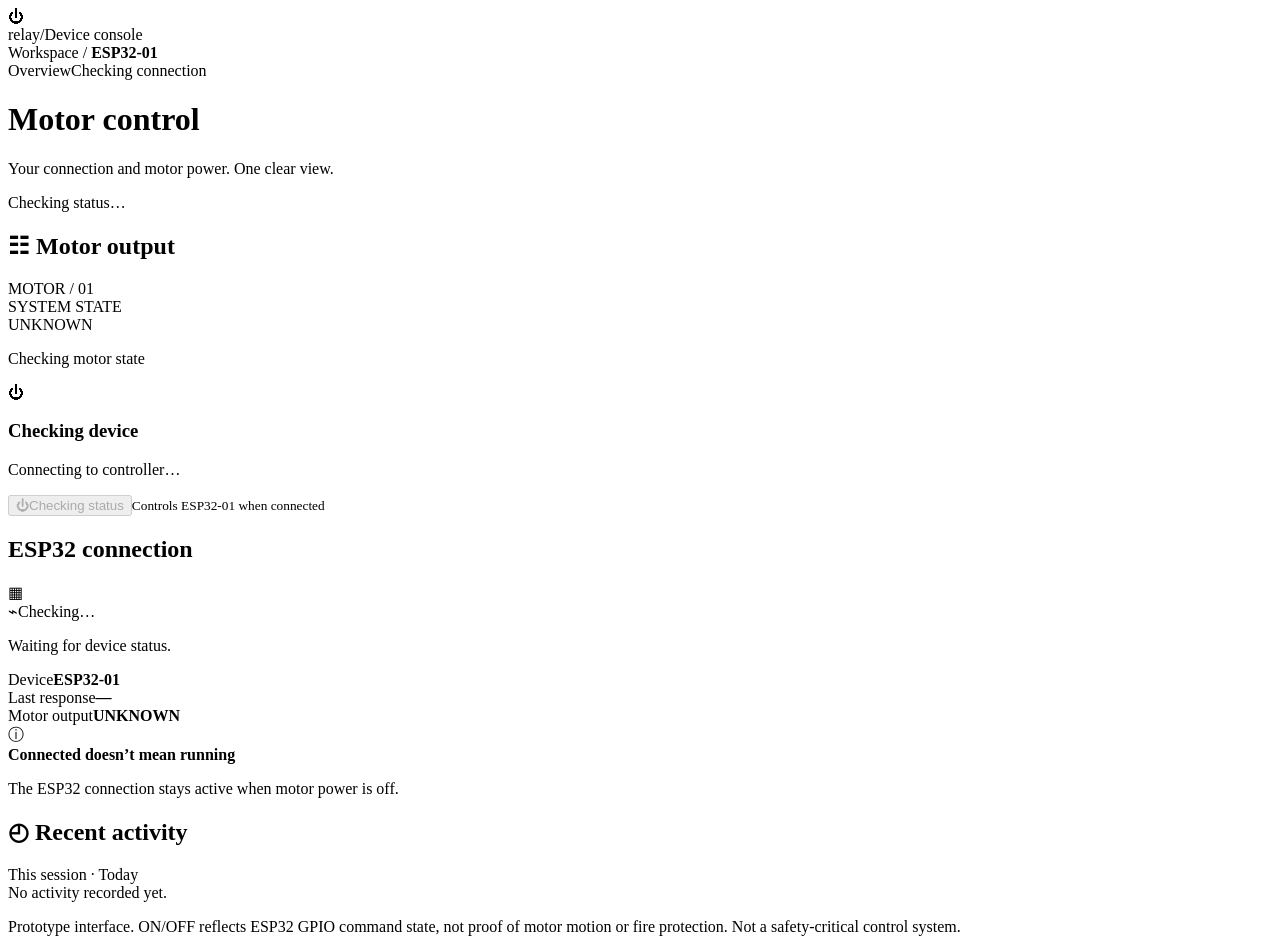
==== ESP stuff/web-source/index.html @ 58a7c93d "Add files via upload" ====
<!doctype html>
<html lang="en">
<head>
  <meta charset="UTF-8">
  <meta name="viewport" content="width=device-width, initial-scale=1">
  <meta name="theme-color" content="#1a2d26">
  <title>relay — Motor control</title>
  <link rel="stylesheet" href="/style.css">
</head>
<body>
<header class="site-header">
  <div class="header-inside">
    <div class="brand-section">
      <div class="brand-line"><div class="brand-icon" aria-hidden="true">⏻</div><span class="brand">relay</span><span class="slash">/</span><span class="console">Device console</span></div>
      <div class="crumb">Workspace <span>/</span> <strong>ESP32-01</strong></div>
    </div>
    <div class="header-right"><span class="overview">Overview</span><span class="header-divider"></span><span class="connection-label"><span class="status-dot" id="header-dot"></span><span id="header-connection">Checking connection</span></span></div>
  </div>
</header>
<main class="container">
  <div class="page-title"><div><h1>Motor control</h1><p>Your connection and motor power. One clear view.</p></div><span class="last-updated"><span class="status-dot" id="updated-dot"></span><span id="updated">Checking status…</span></span></div>
  <div class="demo-banner" id="demo-banner" hidden>DEMO MODE — Buttons simulate motor commands. No ESP32 is connected.</div>
  <div class="main-grid">
    <section class="card motor-card">
      <div class="card-header"><h2><span class="mini-icon">☷</span> Motor output</h2><span class="monospace subdued">MOTOR / 01</span></div>
      <div class="motor-display"><div class="motor-copy"><div class="eyebrow"><span class="little-dot"></span> SYSTEM STATE</div><div class="big-status" id="motor-state">UNKNOWN</div><p id="motor-description">Checking motor state</p></div><div class="power-art" aria-hidden="true"><div class="power-ring"><div class="power-center"><span>⏻</span></div></div></div></div>
      <div class="motor-controls"><div class="motor-instructions"><h3 id="action-title">Checking device</h3><p id="action-detail">Connecting to controller…</p></div><div class="motor-button-area"><button id="motor-button" class="motor-button" disabled><span>⏻</span><span id="motor-button-label">Checking status</span></button><small id="motor-button-help">Controls ESP32-01 when connected</small></div></div>
    </section>
    <section class="card connection-card">
      <div class="card-header"><h2>ESP32 connection</h2><span class="chip-icon" aria-hidden="true">▦</span></div>
      <div class="connection-body"><div class="connection-head"><span class="wifi-icon">⌁</span><span id="connection-state">Checking…</span></div><p id="connection-description">Waiting for device status.</p><div class="info-lines"><div><span>Device</span><strong class="monospace">ESP32-01</strong></div><div><span>Last response</span><strong id="last-response">—</strong></div><div><span>Motor output</span><strong class="monospace" id="connection-motor">UNKNOWN</strong></div></div></div>
      <div class="connection-note"><span>ⓘ</span><div><strong>Connected doesn’t mean running</strong><p>The ESP32 connection stays active when motor power is off.</p></div></div>
    </section>
  </div>
  <section class="card activity-card"><div class="activity-heading"><h2><span class="mini-icon">◴</span> Recent activity</h2><span>This session · Today</span></div><div id="activity-list" class="activity-list"><div class="empty-activity">No activity recorded yet.</div></div></section>
  <p class="footer-caution">Prototype interface. ON/OFF reflects ESP32 GPIO command state, not proof of motor motion or fire protection. Not a safety-critical control system.</p>
</main>
<script src="/script.js"></script>
</body>
</html>
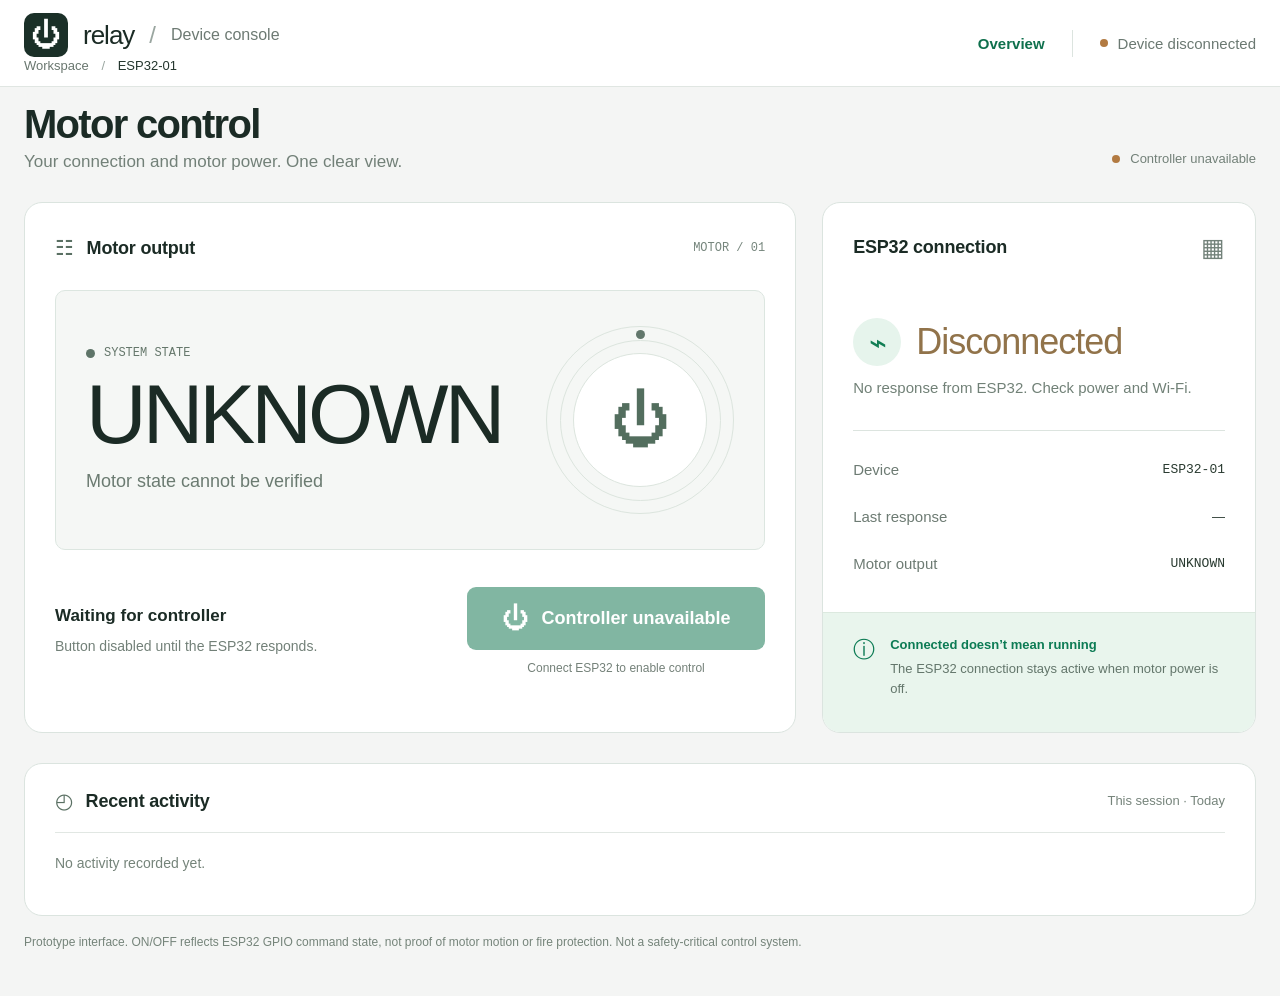
==== commit 216195be: "Update index.html to use local paths" ====
--- a/ESP stuff/web-source/index.html
+++ b/ESP stuff/web-source/index.html
@@ -5,7 +5,7 @@
   <meta name="viewport" content="width=device-width, initial-scale=1">
   <meta name="theme-color" content="#1a2d26">
   <title>relay — Motor control</title>
-  <link rel="stylesheet" href="/style.css">
+  <link rel="stylesheet" href="./style.css">
 </head>
 <body>
 <header class="site-header">
@@ -35,6 +35,6 @@
   <section class="card activity-card"><div class="activity-heading"><h2><span class="mini-icon">◴</span> Recent activity</h2><span>This session · Today</span></div><div id="activity-list" class="activity-list"><div class="empty-activity">No activity recorded yet.</div></div></section>
   <p class="footer-caution">Prototype interface. ON/OFF reflects ESP32 GPIO command state, not proof of motor motion or fire protection. Not a safety-critical control system.</p>
 </main>
-<script src="/script.js"></script>
+<script src="./script.js"></script>
 </body>
 </html>
--- a/ESP stuff/web-source/style.css
+++ b/ESP stuff/web-source/style.css
@@ -0,0 +1 @@
+:root{font-family:Inter,ui-sans-serif,-apple-system,BlinkMacSystemFont,"Segoe UI",Arial,sans-serif;color:#1b2b25;background:#f4f5f4;font-synthesis:none}*{box-sizing:border-box}body{margin:0;font-size:15px}button{font:inherit}.site-header{background:#fff;border-bottom:1px solid #e0e6e2}.header-inside{max-width:1400px;margin:auto;min-height:79px;padding:13px 24px;display:flex;align-items:center;justify-content:space-between;gap:24px}.brand-line{display:flex;align-items:center;gap:15px}.brand-icon{display:grid;place-items:center;width:44px;height:44px;border-radius:10px;background:#1b3028;color:white;font-size:30px;font-weight:300}.brand{font-size:26px;letter-spacing:-1px}.slash{font-size:24px;color:#9aa6a0}.console{font-size:16px;color:#6d7a73}.crumb{font-size:13px;color:#69776f;padding-top:1px}.crumb span{padding:0 9px;color:#9aa6a0}.crumb strong{color:#24362e;font-weight:500}.header-right{display:flex;gap:27px;align-items:center;color:#6b7972}.overview{color:#0f704d;font-weight:700}.header-divider{height:27px;width:1px;background:#dce4df}.connection-label{display:flex;align-items:center;gap:10px}.status-dot{width:8px;height:8px;flex:none;border-radius:50%;background:#99a6a0;display:inline-block}.status-dot.connected{background:#149366}.status-dot.disconnected{background:#b27a41}.container{max-width:1400px;padding:15px 24px 28px;margin:0 auto}.page-title{display:flex;justify-content:space-between;align-items:end;margin-bottom:30px;gap:20px}.page-title h1{font-size:40px;font-weight:750;letter-spacing:-1.7px;margin:0 0 5px}.page-title p{margin:0;color:#728078;font-size:17px}.last-updated{display:flex;align-items:center;gap:10px;font-size:13px;color:#728078;padding-bottom:6px;white-space:nowrap}.demo-banner{background:#fff8ea;border:1px solid #efdcad;color:#816022;border-radius:9px;padding:12px 16px;margin-bottom:17px;font-weight:650;font-size:13px}.demo-banner[hidden]{display:none}.main-grid{display:grid;grid-template-columns:minmax(0,1.78fr) minmax(340px,1fr);gap:26px}.card{background:#fff;border:1px solid #dbe4df;border-radius:18px;overflow:hidden}.motor-card{padding:30px;min-height:515px}.card-header{display:flex;align-items:center;justify-content:space-between;gap:12px}.card h2{font-size:18px;line-height:1.4;margin:0;font-weight:700;letter-spacing:-.2px}.mini-icon{font-size:21px;color:#5a7063;vertical-align:-1px;margin-right:8px}.monospace{font-family:ui-monospace,SFMono-Regular,Menlo,monospace;font-size:12px}.subdued{color:#76867d}.motor-display{background:#f5f7f5;border:1px solid #dce6e0;border-radius:10px;min-height:260px;margin-top:28px;display:flex;align-items:center;justify-content:space-between;padding:30px;gap:15px}.eyebrow{font:12px ui-monospace,SFMono-Regular,monospace;color:#65776b;display:flex;align-items:center;gap:9px}.little-dot{width:9px;height:9px;background:#5e7468;border-radius:50%}.big-status{font-size:84px;letter-spacing:-4px;font-weight:350;line-height:1.3}.motor-copy p{font-size:18px;color:#6b7b71;margin:2px 0}.power-art{flex:none;width:188px;height:188px;border:1px solid #dce5de;border-radius:50%;display:grid;place-items:center;position:relative}.power-art:before{content:"";position:absolute;width:159px;height:159px;border:1px solid #dce5de;border-radius:50%}.power-art:after{content:"";position:absolute;top:3px;width:9px;height:9px;background:#62776c;border-radius:50%}.power-center{width:134px;height:134px;display:grid;place-items:center;background:white;border:1px solid #dce5de;border-radius:50%;font-size:59px;color:#536e5e}.motor-display.is-on .power-center{color:#128052}.motor-controls{display:flex;align-items:center;justify-content:space-between;gap:18px;margin-top:37px}.motor-instructions{max-width:360px}.motor-instructions h3{font-size:17px;margin:0 0 9px}.motor-instructions p{color:#728078;line-height:1.6;margin:0;font-size:14px}.motor-button-area{width:42%;min-width:230px;text-align:center}.motor-button{width:100%;min-height:63px;border:0;border-radius:9px;color:#fff;background:#137650;font-size:18px;font-weight:650;display:flex;gap:13px;align-items:center;justify-content:center;cursor:pointer;transition:background .15s,transform .15s}.motor-button span:first-child{font-size:27px}.motor-button:hover:not(:disabled){background:#0b5d40}.motor-button:active:not(:disabled){transform:scale(.99)}.motor-button.off-button{background:#273c33}.motor-button:disabled{opacity:.53;cursor:not-allowed}.motor-button-area small{font-size:12px;color:#748179;display:block;margin-top:11px}.connection-card{display:flex;flex-direction:column;min-height:515px}.connection-card .card-header{padding:30px 30px 0}.chip-icon{font-size:25px;color:#728179}.connection-body{padding:56px 30px 25px;flex:1}.connection-head{display:flex;gap:15px;align-items:center;font-size:36px;color:#157850;font-weight:350;letter-spacing:-1px}.connection-head.not-connected{color:#91734a}.wifi-icon{font-size:30px;background:#e6f4ec;color:#117e54;width:48px;height:48px;border-radius:50%;display:grid;place-items:center}.connection-body>p{color:#718177;line-height:1.6;margin:10px 0 30px}.info-lines{border-top:1px solid #dce4df;padding-top:15px}.info-lines>div{display:flex;align-items:center;justify-content:space-between;gap:14px;padding:15px 0;color:#6d7b73}.info-lines strong{color:#293a30;font-size:13px;font-weight:500}.connection-note{display:flex;gap:15px;background:#e9f5ed;padding:22px 30px;color:#0c7b54;border-top:1px solid #dce9df;min-height:120px}.connection-note>span{font-size:22px}.connection-note strong{font-size:13px}.connection-note p{margin:7px 0 0;color:#63766b;font-size:13px;line-height:1.5}.activity-card{margin-top:30px;padding:22px 30px}.activity-heading{display:flex;align-items:center;justify-content:space-between;gap:15px;margin-bottom:17px}.activity-heading>span{font-size:13px;color:#76847b}.activity-row{display:grid;grid-template-columns:130px 1fr 1.85fr 100px;align-items:center;gap:16px;border-top:1px solid #e0e7e2;min-height:55px;font-size:13px}.activity-time{font-family:ui-monospace,SFMono-Regular,Menlo,monospace;color:#78877d}.activity-name{font-weight:550}.activity-detail{color:#748279}.activity-confirm{color:#147c52;text-align:right}.empty-activity{color:#75847a;border-top:1px solid #e1e7e3;padding:22px 0;font-size:14px}.footer-caution{font-size:12px;color:#75847a;line-height:1.5;margin:17px 0}@media(max-width:920px){.main-grid{grid-template-columns:1fr}.motor-card,.connection-card{min-height:auto}.connection-body{padding-top:30px}.motor-button-area{width:45%}}@media(max-width:650px){.header-inside{padding:12px 16px}.header-right{display:none}.container{padding:20px 14px}.page-title{align-items:start;flex-direction:column;margin-bottom:20px}.page-title h1{font-size:33px}.page-title p{font-size:14px}.last-updated{font-size:12px}.motor-card{padding:18px}.motor-display{padding:18px;min-height:205px}.big-status{font-size:55px}.power-art{width:105px;height:105px}.power-art:before{width:90px;height:90px}.power-center{width:76px;height:76px;font-size:38px}.motor-copy p{font-size:14px}.motor-controls{flex-direction:column;align-items:stretch;margin-top:25px}.motor-button-area{min-width:0;width:100%}.connection-card .card-header{padding:20px 20px 0}.connection-body{padding:25px 20px}.connection-head{font-size:28px}.connection-note{padding:18px 20px}.activity-card{padding:18px 16px}.activity-row{grid-template-columns:70px 1fr auto;gap:7px;padding:12px 0}.activity-detail{grid-column:2 / -1;grid-row:2}.activity-confirm{grid-column:3;grid-row:1}.activity-time{font-size:11px}.activity-heading>span{display:none}}
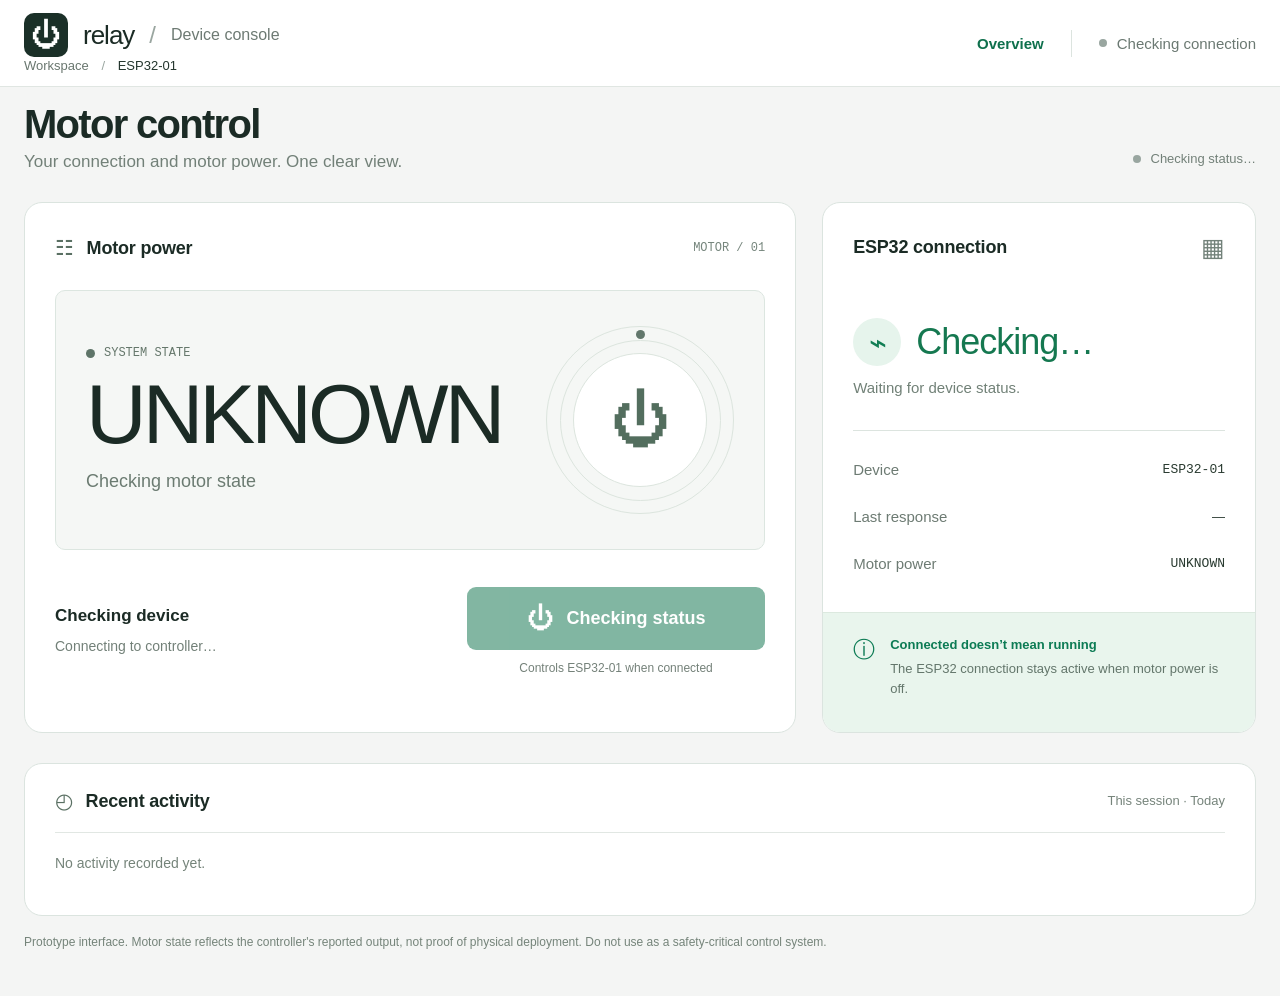
==== commit 428c3fde: "start webserver" ====
--- a/ESP stuff/web-source/index.html
+++ b/ESP stuff/web-source/index.html
@@ -1,5 +1,6 @@
 <!doctype html>
 <html lang="en">
+
 <head>
   <meta charset="UTF-8">
   <meta name="viewport" content="width=device-width, initial-scale=1">
@@ -7,34 +8,92 @@
   <title>relay — Motor control</title>
   <link rel="stylesheet" href="./style.css">
 </head>
+
 <body>
-<header class="site-header">
-  <div class="header-inside">
-    <div class="brand-section">
-      <div class="brand-line"><div class="brand-icon" aria-hidden="true">⏻</div><span class="brand">relay</span><span class="slash">/</span><span class="console">Device console</span></div>
-      <div class="crumb">Workspace <span>/</span> <strong>ESP32-01</strong></div>
+  <header class="site-header">
+    <div class="header-inside">
+      <div class="brand-section">
+        <div class="brand-line">
+          <div class="brand-icon" aria-hidden="true">⏻</div><span class="brand">relay</span><span
+            class="slash">/</span><span class="console">Device console</span>
+        </div>
+        <div class="crumb">Workspace <span>/</span> <strong>ESP32-01</strong></div>
+      </div>
+      <div class="header-right"><span class="overview">Overview</span><span class="header-divider"></span><span
+          class="connection-label"><span class="status-dot" id="header-dot"></span><span id="header-connection">Checking
+            connection</span></span></div>
     </div>
-    <div class="header-right"><span class="overview">Overview</span><span class="header-divider"></span><span class="connection-label"><span class="status-dot" id="header-dot"></span><span id="header-connection">Checking connection</span></span></div>
-  </div>
-</header>
-<main class="container">
-  <div class="page-title"><div><h1>Motor control</h1><p>Your connection and motor power. One clear view.</p></div><span class="last-updated"><span class="status-dot" id="updated-dot"></span><span id="updated">Checking status…</span></span></div>
-  <div class="demo-banner" id="demo-banner" hidden>DEMO MODE — Buttons simulate motor commands. No ESP32 is connected.</div>
-  <div class="main-grid">
-    <section class="card motor-card">
-      <div class="card-header"><h2><span class="mini-icon">☷</span> Motor output</h2><span class="monospace subdued">MOTOR / 01</span></div>
-      <div class="motor-display"><div class="motor-copy"><div class="eyebrow"><span class="little-dot"></span> SYSTEM STATE</div><div class="big-status" id="motor-state">UNKNOWN</div><p id="motor-description">Checking motor state</p></div><div class="power-art" aria-hidden="true"><div class="power-ring"><div class="power-center"><span>⏻</span></div></div></div></div>
-      <div class="motor-controls"><div class="motor-instructions"><h3 id="action-title">Checking device</h3><p id="action-detail">Connecting to controller…</p></div><div class="motor-button-area"><button id="motor-button" class="motor-button" disabled><span>⏻</span><span id="motor-button-label">Checking status</span></button><small id="motor-button-help">Controls ESP32-01 when connected</small></div></div>
+  </header>
+  <main class="container">
+    <div class="page-title">
+      <div>
+        <h1>Motor control</h1>
+        <p>Your connection and motor power. One clear view.</p>
+      </div><span class="last-updated"><span class="status-dot" id="updated-dot"></span><span id="updated">Checking
+          status…</span></span>
+    </div>
+    <div class="demo-banner" id="demo-banner" hidden>DEMO MODE — Buttons simulate motor commands. No ESP32 is connected.
+    </div>
+    <div class="main-grid">
+      <section class="card motor-card">
+        <div class="card-header">
+          <h2><span class="mini-icon">☷</span> Motor power</h2><span class="monospace subdued">MOTOR / 01</span>
+        </div>
+        <div class="motor-display">
+          <div class="motor-copy">
+            <div class="eyebrow"><span class="little-dot"></span> SYSTEM STATE</div>
+            <div class="big-status" id="motor-state">UNKNOWN</div>
+            <p id="motor-description">Checking motor state</p>
+          </div>
+          <div class="power-art" aria-hidden="true">
+            <div class="power-ring">
+              <div class="power-center"><span>⏻</span></div>
+            </div>
+          </div>
+        </div>
+        <div class="motor-controls">
+          <div class="motor-instructions">
+            <h3 id="action-title">Checking device</h3>
+            <p id="action-detail">Connecting to controller…</p>
+          </div>
+          <div class="motor-button-area"><button id="motor-button" class="motor-button" disabled><span>⏻</span><span
+                id="motor-button-label">Checking status</span></button><small id="motor-button-help">Controls ESP32-01
+              when connected</small></div>
+        </div>
+      </section>
+      <section class="card connection-card">
+        <div class="card-header">
+          <h2>ESP32 connection</h2><span class="chip-icon" aria-hidden="true">▦</span>
+        </div>
+        <div class="connection-body">
+          <div class="connection-head"><span class="wifi-icon">⌁</span><span id="connection-state">Checking…</span>
+          </div>
+          <p id="connection-description">Waiting for device status.</p>
+          <div class="info-lines">
+            <div><span>Device</span><strong class="monospace">ESP32-01</strong></div>
+            <div><span>Last response</span><strong id="last-response">—</strong></div>
+            <div><span>Motor power</span><strong class="monospace" id="connection-motor">UNKNOWN</strong></div>
+          </div>
+        </div>
+        <div class="connection-note"><span>ⓘ</span>
+          <div><strong>Connected doesn’t mean running</strong>
+            <p>The ESP32 connection stays active when motor power is off.</p>
+          </div>
+        </div>
+      </section>
+    </div>
+    <section class="card activity-card">
+      <div class="activity-heading">
+        <h2><span class="mini-icon">◴</span> Recent activity</h2><span>This session · Today</span>
+      </div>
+      <div id="activity-list" class="activity-list">
+        <div class="empty-activity">No activity recorded yet.</div>
+      </div>
     </section>
-    <section class="card connection-card">
-      <div class="card-header"><h2>ESP32 connection</h2><span class="chip-icon" aria-hidden="true">▦</span></div>
-      <div class="connection-body"><div class="connection-head"><span class="wifi-icon">⌁</span><span id="connection-state">Checking…</span></div><p id="connection-description">Waiting for device status.</p><div class="info-lines"><div><span>Device</span><strong class="monospace">ESP32-01</strong></div><div><span>Last response</span><strong id="last-response">—</strong></div><div><span>Motor output</span><strong class="monospace" id="connection-motor">UNKNOWN</strong></div></div></div>
-      <div class="connection-note"><span>ⓘ</span><div><strong>Connected doesn’t mean running</strong><p>The ESP32 connection stays active when motor power is off.</p></div></div>
-    </section>
-  </div>
-  <section class="card activity-card"><div class="activity-heading"><h2><span class="mini-icon">◴</span> Recent activity</h2><span>This session · Today</span></div><div id="activity-list" class="activity-list"><div class="empty-activity">No activity recorded yet.</div></div></section>
-  <p class="footer-caution">Prototype interface. ON/OFF reflects ESP32 GPIO command state, not proof of motor motion or fire protection. Not a safety-critical control system.</p>
-</main>
-<script src="./script.js"></script>
+    <p class="footer-caution">Prototype interface. Motor state reflects the controller's reported output, not proof of
+      physical deployment. Do not use as a safety-critical control system.</p>
+  </main>
+  <script src="{{ url_for('static', filename='script.js') }}"></script>
 </body>
-</html>
+
+</html>
--- a/ESP stuff/web-source/style.css
+++ b/ESP stuff/web-source/style.css
@@ -1 +1,683 @@
-:root{font-family:Inter,ui-sans-serif,-apple-system,BlinkMacSystemFont,"Segoe UI",Arial,sans-serif;color:#1b2b25;background:#f4f5f4;font-synthesis:none}*{box-sizing:border-box}body{margin:0;font-size:15px}button{font:inherit}.site-header{background:#fff;border-bottom:1px solid #e0e6e2}.header-inside{max-width:1400px;margin:auto;min-height:79px;padding:13px 24px;display:flex;align-items:center;justify-content:space-between;gap:24px}.brand-line{display:flex;align-items:center;gap:15px}.brand-icon{display:grid;place-items:center;width:44px;height:44px;border-radius:10px;background:#1b3028;color:white;font-size:30px;font-weight:300}.brand{font-size:26px;letter-spacing:-1px}.slash{font-size:24px;color:#9aa6a0}.console{font-size:16px;color:#6d7a73}.crumb{font-size:13px;color:#69776f;padding-top:1px}.crumb span{padding:0 9px;color:#9aa6a0}.crumb strong{color:#24362e;font-weight:500}.header-right{display:flex;gap:27px;align-items:center;color:#6b7972}.overview{color:#0f704d;font-weight:700}.header-divider{height:27px;width:1px;background:#dce4df}.connection-label{display:flex;align-items:center;gap:10px}.status-dot{width:8px;height:8px;flex:none;border-radius:50%;background:#99a6a0;display:inline-block}.status-dot.connected{background:#149366}.status-dot.disconnected{background:#b27a41}.container{max-width:1400px;padding:15px 24px 28px;margin:0 auto}.page-title{display:flex;justify-content:space-between;align-items:end;margin-bottom:30px;gap:20px}.page-title h1{font-size:40px;font-weight:750;letter-spacing:-1.7px;margin:0 0 5px}.page-title p{margin:0;color:#728078;font-size:17px}.last-updated{display:flex;align-items:center;gap:10px;font-size:13px;color:#728078;padding-bottom:6px;white-space:nowrap}.demo-banner{background:#fff8ea;border:1px solid #efdcad;color:#816022;border-radius:9px;padding:12px 16px;margin-bottom:17px;font-weight:650;font-size:13px}.demo-banner[hidden]{display:none}.main-grid{display:grid;grid-template-columns:minmax(0,1.78fr) minmax(340px,1fr);gap:26px}.card{background:#fff;border:1px solid #dbe4df;border-radius:18px;overflow:hidden}.motor-card{padding:30px;min-height:515px}.card-header{display:flex;align-items:center;justify-content:space-between;gap:12px}.card h2{font-size:18px;line-height:1.4;margin:0;font-weight:700;letter-spacing:-.2px}.mini-icon{font-size:21px;color:#5a7063;vertical-align:-1px;margin-right:8px}.monospace{font-family:ui-monospace,SFMono-Regular,Menlo,monospace;font-size:12px}.subdued{color:#76867d}.motor-display{background:#f5f7f5;border:1px solid #dce6e0;border-radius:10px;min-height:260px;margin-top:28px;display:flex;align-items:center;justify-content:space-between;padding:30px;gap:15px}.eyebrow{font:12px ui-monospace,SFMono-Regular,monospace;color:#65776b;display:flex;align-items:center;gap:9px}.little-dot{width:9px;height:9px;background:#5e7468;border-radius:50%}.big-status{font-size:84px;letter-spacing:-4px;font-weight:350;line-height:1.3}.motor-copy p{font-size:18px;color:#6b7b71;margin:2px 0}.power-art{flex:none;width:188px;height:188px;border:1px solid #dce5de;border-radius:50%;display:grid;place-items:center;position:relative}.power-art:before{content:"";position:absolute;width:159px;height:159px;border:1px solid #dce5de;border-radius:50%}.power-art:after{content:"";position:absolute;top:3px;width:9px;height:9px;background:#62776c;border-radius:50%}.power-center{width:134px;height:134px;display:grid;place-items:center;background:white;border:1px solid #dce5de;border-radius:50%;font-size:59px;color:#536e5e}.motor-display.is-on .power-center{color:#128052}.motor-controls{display:flex;align-items:center;justify-content:space-between;gap:18px;margin-top:37px}.motor-instructions{max-width:360px}.motor-instructions h3{font-size:17px;margin:0 0 9px}.motor-instructions p{color:#728078;line-height:1.6;margin:0;font-size:14px}.motor-button-area{width:42%;min-width:230px;text-align:center}.motor-button{width:100%;min-height:63px;border:0;border-radius:9px;color:#fff;background:#137650;font-size:18px;font-weight:650;display:flex;gap:13px;align-items:center;justify-content:center;cursor:pointer;transition:background .15s,transform .15s}.motor-button span:first-child{font-size:27px}.motor-button:hover:not(:disabled){background:#0b5d40}.motor-button:active:not(:disabled){transform:scale(.99)}.motor-button.off-button{background:#273c33}.motor-button:disabled{opacity:.53;cursor:not-allowed}.motor-button-area small{font-size:12px;color:#748179;display:block;margin-top:11px}.connection-card{display:flex;flex-direction:column;min-height:515px}.connection-card .card-header{padding:30px 30px 0}.chip-icon{font-size:25px;color:#728179}.connection-body{padding:56px 30px 25px;flex:1}.connection-head{display:flex;gap:15px;align-items:center;font-size:36px;color:#157850;font-weight:350;letter-spacing:-1px}.connection-head.not-connected{color:#91734a}.wifi-icon{font-size:30px;background:#e6f4ec;color:#117e54;width:48px;height:48px;border-radius:50%;display:grid;place-items:center}.connection-body>p{color:#718177;line-height:1.6;margin:10px 0 30px}.info-lines{border-top:1px solid #dce4df;padding-top:15px}.info-lines>div{display:flex;align-items:center;justify-content:space-between;gap:14px;padding:15px 0;color:#6d7b73}.info-lines strong{color:#293a30;font-size:13px;font-weight:500}.connection-note{display:flex;gap:15px;background:#e9f5ed;padding:22px 30px;color:#0c7b54;border-top:1px solid #dce9df;min-height:120px}.connection-note>span{font-size:22px}.connection-note strong{font-size:13px}.connection-note p{margin:7px 0 0;color:#63766b;font-size:13px;line-height:1.5}.activity-card{margin-top:30px;padding:22px 30px}.activity-heading{display:flex;align-items:center;justify-content:space-between;gap:15px;margin-bottom:17px}.activity-heading>span{font-size:13px;color:#76847b}.activity-row{display:grid;grid-template-columns:130px 1fr 1.85fr 100px;align-items:center;gap:16px;border-top:1px solid #e0e7e2;min-height:55px;font-size:13px}.activity-time{font-family:ui-monospace,SFMono-Regular,Menlo,monospace;color:#78877d}.activity-name{font-weight:550}.activity-detail{color:#748279}.activity-confirm{color:#147c52;text-align:right}.empty-activity{color:#75847a;border-top:1px solid #e1e7e3;padding:22px 0;font-size:14px}.footer-caution{font-size:12px;color:#75847a;line-height:1.5;margin:17px 0}@media(max-width:920px){.main-grid{grid-template-columns:1fr}.motor-card,.connection-card{min-height:auto}.connection-body{padding-top:30px}.motor-button-area{width:45%}}@media(max-width:650px){.header-inside{padding:12px 16px}.header-right{display:none}.container{padding:20px 14px}.page-title{align-items:start;flex-direction:column;margin-bottom:20px}.page-title h1{font-size:33px}.page-title p{font-size:14px}.last-updated{font-size:12px}.motor-card{padding:18px}.motor-display{padding:18px;min-height:205px}.big-status{font-size:55px}.power-art{width:105px;height:105px}.power-art:before{width:90px;height:90px}.power-center{width:76px;height:76px;font-size:38px}.motor-copy p{font-size:14px}.motor-controls{flex-direction:column;align-items:stretch;margin-top:25px}.motor-button-area{min-width:0;width:100%}.connection-card .card-header{padding:20px 20px 0}.connection-body{padding:25px 20px}.connection-head{font-size:28px}.connection-note{padding:18px 20px}.activity-card{padding:18px 16px}.activity-row{grid-template-columns:70px 1fr auto;gap:7px;padding:12px 0}.activity-detail{grid-column:2 / -1;grid-row:2}.activity-confirm{grid-column:3;grid-row:1}.activity-time{font-size:11px}.activity-heading>span{display:none}}
+:root {
+    font-family: Inter, ui-sans-serif, -apple-system, BlinkMacSystemFont, "Segoe UI", Arial, sans-serif;
+    color: #1b2b25;
+    background: #f4f5f4;
+    font-synthesis: none
+}
+
+* {
+    box-sizing: border-box
+}
+
+body {
+    margin: 0;
+    font-size: 15px
+}
+
+button {
+    font: inherit
+}
+
+.site-header {
+    background: #fff;
+    border-bottom: 1px solid #e0e6e2
+}
+
+.header-inside {
+    max-width: 1400px;
+    margin: auto;
+    min-height: 79px;
+    padding: 13px 24px;
+    display: flex;
+    align-items: center;
+    justify-content: space-between;
+    gap: 24px
+}
+
+.brand-line {
+    display: flex;
+    align-items: center;
+    gap: 15px
+}
+
+.brand-icon {
+    display: grid;
+    place-items: center;
+    width: 44px;
+    height: 44px;
+    border-radius: 10px;
+    background: #1b3028;
+    color: white;
+    font-size: 30px;
+    font-weight: 300
+}
+
+.brand {
+    font-size: 26px;
+    letter-spacing: -1px
+}
+
+.slash {
+    font-size: 24px;
+    color: #9aa6a0
+}
+
+.console {
+    font-size: 16px;
+    color: #6d7a73
+}
+
+.crumb {
+    font-size: 13px;
+    color: #69776f;
+    padding-top: 1px
+}
+
+.crumb span {
+    padding: 0 9px;
+    color: #9aa6a0
+}
+
+.crumb strong {
+    color: #24362e;
+    font-weight: 500
+}
+
+.header-right {
+    display: flex;
+    gap: 27px;
+    align-items: center;
+    color: #6b7972
+}
+
+.overview {
+    color: #0f704d;
+    font-weight: 700
+}
+
+.header-divider {
+    height: 27px;
+    width: 1px;
+    background: #dce4df
+}
+
+.connection-label {
+    display: flex;
+    align-items: center;
+    gap: 10px
+}
+
+.status-dot {
+    width: 8px;
+    height: 8px;
+    flex: none;
+    border-radius: 50%;
+    background: #99a6a0;
+    display: inline-block
+}
+
+.status-dot.connected {
+    background: #149366
+}
+
+.status-dot.disconnected {
+    background: #b27a41
+}
+
+.container {
+    max-width: 1400px;
+    padding: 15px 24px 28px;
+    margin: 0 auto
+}
+
+.page-title {
+    display: flex;
+    justify-content: space-between;
+    align-items: end;
+    margin-bottom: 30px;
+    gap: 20px
+}
+
+.page-title h1 {
+    font-size: 40px;
+    font-weight: 750;
+    letter-spacing: -1.7px;
+    margin: 0 0 5px
+}
+
+.page-title p {
+    margin: 0;
+    color: #728078;
+    font-size: 17px
+}
+
+.last-updated {
+    display: flex;
+    align-items: center;
+    gap: 10px;
+    font-size: 13px;
+    color: #728078;
+    padding-bottom: 6px;
+    white-space: nowrap
+}
+
+.demo-banner {
+    background: #fff8ea;
+    border: 1px solid #efdcad;
+    color: #816022;
+    border-radius: 9px;
+    padding: 12px 16px;
+    margin-bottom: 17px;
+    font-weight: 650;
+    font-size: 13px
+}
+
+.demo-banner[hidden] {
+    display: none
+}
+
+.main-grid {
+    display: grid;
+    grid-template-columns: minmax(0, 1.78fr) minmax(340px, 1fr);
+    gap: 26px
+}
+
+.card {
+    background: #fff;
+    border: 1px solid #dbe4df;
+    border-radius: 18px;
+    overflow: hidden
+}
+
+.motor-card {
+    padding: 30px;
+    min-height: 515px
+}
+
+.card-header {
+    display: flex;
+    align-items: center;
+    justify-content: space-between;
+    gap: 12px
+}
+
+.card h2 {
+    font-size: 18px;
+    line-height: 1.4;
+    margin: 0;
+    font-weight: 700;
+    letter-spacing: -.2px
+}
+
+.mini-icon {
+    font-size: 21px;
+    color: #5a7063;
+    vertical-align: -1px;
+    margin-right: 8px
+}
+
+.monospace {
+    font-family: ui-monospace, SFMono-Regular, Menlo, monospace;
+    font-size: 12px
+}
+
+.subdued {
+    color: #76867d
+}
+
+.motor-display {
+    background: #f5f7f5;
+    border: 1px solid #dce6e0;
+    border-radius: 10px;
+    min-height: 260px;
+    margin-top: 28px;
+    display: flex;
+    align-items: center;
+    justify-content: space-between;
+    padding: 30px;
+    gap: 15px
+}
+
+.eyebrow {
+    font: 12px ui-monospace, SFMono-Regular, monospace;
+    color: #65776b;
+    display: flex;
+    align-items: center;
+    gap: 9px
+}
+
+.little-dot {
+    width: 9px;
+    height: 9px;
+    background: #5e7468;
+    border-radius: 50%
+}
+
+.big-status {
+    font-size: 84px;
+    letter-spacing: -4px;
+    font-weight: 350;
+    line-height: 1.3
+}
+
+.motor-copy p {
+    font-size: 18px;
+    color: #6b7b71;
+    margin: 2px 0
+}
+
+.power-art {
+    flex: none;
+    width: 188px;
+    height: 188px;
+    border: 1px solid #dce5de;
+    border-radius: 50%;
+    display: grid;
+    place-items: center;
+    position: relative
+}
+
+.power-art:before {
+    content: "";
+    position: absolute;
+    width: 159px;
+    height: 159px;
+    border: 1px solid #dce5de;
+    border-radius: 50%
+}
+
+.power-art:after {
+    content: "";
+    position: absolute;
+    top: 3px;
+    width: 9px;
+    height: 9px;
+    background: #62776c;
+    border-radius: 50%
+}
+
+.power-center {
+    width: 134px;
+    height: 134px;
+    display: grid;
+    place-items: center;
+    background: white;
+    border: 1px solid #dce5de;
+    border-radius: 50%;
+    font-size: 59px;
+    color: #536e5e
+}
+
+.motor-display.is-on .power-center {
+    color: #128052
+}
+
+.motor-controls {
+    display: flex;
+    align-items: center;
+    justify-content: space-between;
+    gap: 18px;
+    margin-top: 37px
+}
+
+.motor-instructions {
+    max-width: 360px
+}
+
+.motor-instructions h3 {
+    font-size: 17px;
+    margin: 0 0 9px
+}
+
+.motor-instructions p {
+    color: #728078;
+    line-height: 1.6;
+    margin: 0;
+    font-size: 14px
+}
+
+.motor-button-area {
+    width: 42%;
+    min-width: 230px;
+    text-align: center
+}
+
+.motor-button {
+    width: 100%;
+    min-height: 63px;
+    border: 0;
+    border-radius: 9px;
+    color: #fff;
+    background: #137650;
+    font-size: 18px;
+    font-weight: 650;
+    display: flex;
+    gap: 13px;
+    align-items: center;
+    justify-content: center;
+    cursor: pointer;
+    transition: background .15s, transform .15s
+}
+
+.motor-button span:first-child {
+    font-size: 27px
+}
+
+.motor-button:hover:not(:disabled) {
+    background: #0b5d40
+}
+
+.motor-button:active:not(:disabled) {
+    transform: scale(.99)
+}
+
+.motor-button.off-button {
+    background: #273c33
+}
+
+.motor-button:disabled {
+    opacity: .53;
+    cursor: not-allowed
+}
+
+.motor-button-area small {
+    font-size: 12px;
+    color: #748179;
+    display: block;
+    margin-top: 11px
+}
+
+.connection-card {
+    display: flex;
+    flex-direction: column;
+    min-height: 515px
+}
+
+.connection-card .card-header {
+    padding: 30px 30px 0
+}
+
+.chip-icon {
+    font-size: 25px;
+    color: #728179
+}
+
+.connection-body {
+    padding: 56px 30px 25px;
+    flex: 1
+}
+
+.connection-head {
+    display: flex;
+    gap: 15px;
+    align-items: center;
+    font-size: 36px;
+    color: #157850;
+    font-weight: 350;
+    letter-spacing: -1px
+}
+
+.connection-head.not-connected {
+    color: #91734a
+}
+
+.wifi-icon {
+    font-size: 30px;
+    background: #e6f4ec;
+    color: #117e54;
+    width: 48px;
+    height: 48px;
+    border-radius: 50%;
+    display: grid;
+    place-items: center
+}
+
+.connection-body>p {
+    color: #718177;
+    line-height: 1.6;
+    margin: 10px 0 30px
+}
+
+.info-lines {
+    border-top: 1px solid #dce4df;
+    padding-top: 15px
+}
+
+.info-lines>div {
+    display: flex;
+    align-items: center;
+    justify-content: space-between;
+    gap: 14px;
+    padding: 15px 0;
+    color: #6d7b73
+}
+
+.info-lines strong {
+    color: #293a30;
+    font-size: 13px;
+    font-weight: 500
+}
+
+.connection-note {
+    display: flex;
+    gap: 15px;
+    background: #e9f5ed;
+    padding: 22px 30px;
+    color: #0c7b54;
+    border-top: 1px solid #dce9df;
+    min-height: 120px
+}
+
+.connection-note>span {
+    font-size: 22px
+}
+
+.connection-note strong {
+    font-size: 13px
+}
+
+.connection-note p {
+    margin: 7px 0 0;
+    color: #63766b;
+    font-size: 13px;
+    line-height: 1.5
+}
+
+.activity-card {
+    margin-top: 30px;
+    padding: 22px 30px
+}
+
+.activity-heading {
+    display: flex;
+    align-items: center;
+    justify-content: space-between;
+    gap: 15px;
+    margin-bottom: 17px
+}
+
+.activity-heading>span {
+    font-size: 13px;
+    color: #76847b
+}
+
+.activity-row {
+    display: grid;
+    grid-template-columns: 130px 1fr 1.85fr 100px;
+    align-items: center;
+    gap: 16px;
+    border-top: 1px solid #e0e7e2;
+    min-height: 55px;
+    font-size: 13px
+}
+
+.activity-time {
+    font-family: ui-monospace, SFMono-Regular, Menlo, monospace;
+    color: #78877d
+}
+
+.activity-name {
+    font-weight: 550
+}
+
+.activity-detail {
+    color: #748279
+}
+
+.activity-confirm {
+    color: #147c52;
+    text-align: right
+}
+
+.empty-activity {
+    color: #75847a;
+    border-top: 1px solid #e1e7e3;
+    padding: 22px 0;
+    font-size: 14px
+}
+
+.footer-caution {
+    font-size: 12px;
+    color: #75847a;
+    line-height: 1.5;
+    margin: 17px 0
+}
+
+@media(max-width:920px) {
+    .main-grid {
+        grid-template-columns: 1fr
+    }
+
+    .motor-card,
+    .connection-card {
+        min-height: auto
+    }
+
+    .connection-body {
+        padding-top: 30px
+    }
+
+    .motor-button-area {
+        width: 45%
+    }
+}
+
+@media(max-width:650px) {
+    .header-inside {
+        padding: 12px 16px
+    }
+
+    .header-right {
+        display: none
+    }
+
+    .container {
+        padding: 20px 14px
+    }
+
+    .page-title {
+        align-items: start;
+        flex-direction: column;
+        margin-bottom: 20px
+    }
+
+    .page-title h1 {
+        font-size: 33px
+    }
+
+    .page-title p {
+        font-size: 14px
+    }
+
+    .last-updated {
+        font-size: 12px
+    }
+
+    .motor-card {
+        padding: 18px
+    }
+
+    .motor-display {
+        padding: 18px;
+        min-height: 205px
+    }
+
+    .big-status {
+        font-size: 55px
+    }
+
+    .power-art {
+        width: 105px;
+        height: 105px
+    }
+
+    .power-art:before {
+        width: 90px;
+        height: 90px
+    }
+
+    .power-center {
+        width: 76px;
+        height: 76px;
+        font-size: 38px
+    }
+
+    .motor-copy p {
+        font-size: 14px
+    }
+
+    .motor-controls {
+        flex-direction: column;
+        align-items: stretch;
+        margin-top: 25px
+    }
+
+    .motor-button-area {
+        min-width: 0;
+        width: 100%
+    }
+
+    .connection-card .card-header {
+        padding: 20px 20px 0
+    }
+
+    .connection-body {
+        padding: 25px 20px
+    }
+
+    .connection-head {
+        font-size: 28px
+    }
+
+    .connection-note {
+        padding: 18px 20px
+    }
+
+    .activity-card {
+        padding: 18px 16px
+    }
+
+    .activity-row {
+        grid-template-columns: 70px 1fr auto;
+        gap: 7px;
+        padding: 12px 0
+    }
+
+    .activity-detail {
+        grid-column: 2 / -1;
+        grid-row: 2
+    }
+
+    .activity-confirm {
+        grid-column: 3;
+        grid-row: 1
+    }
+
+    .activity-time {
+        font-size: 11px
+    }
+
+    .activity-heading>span {
+        display: none
+    }
+}
